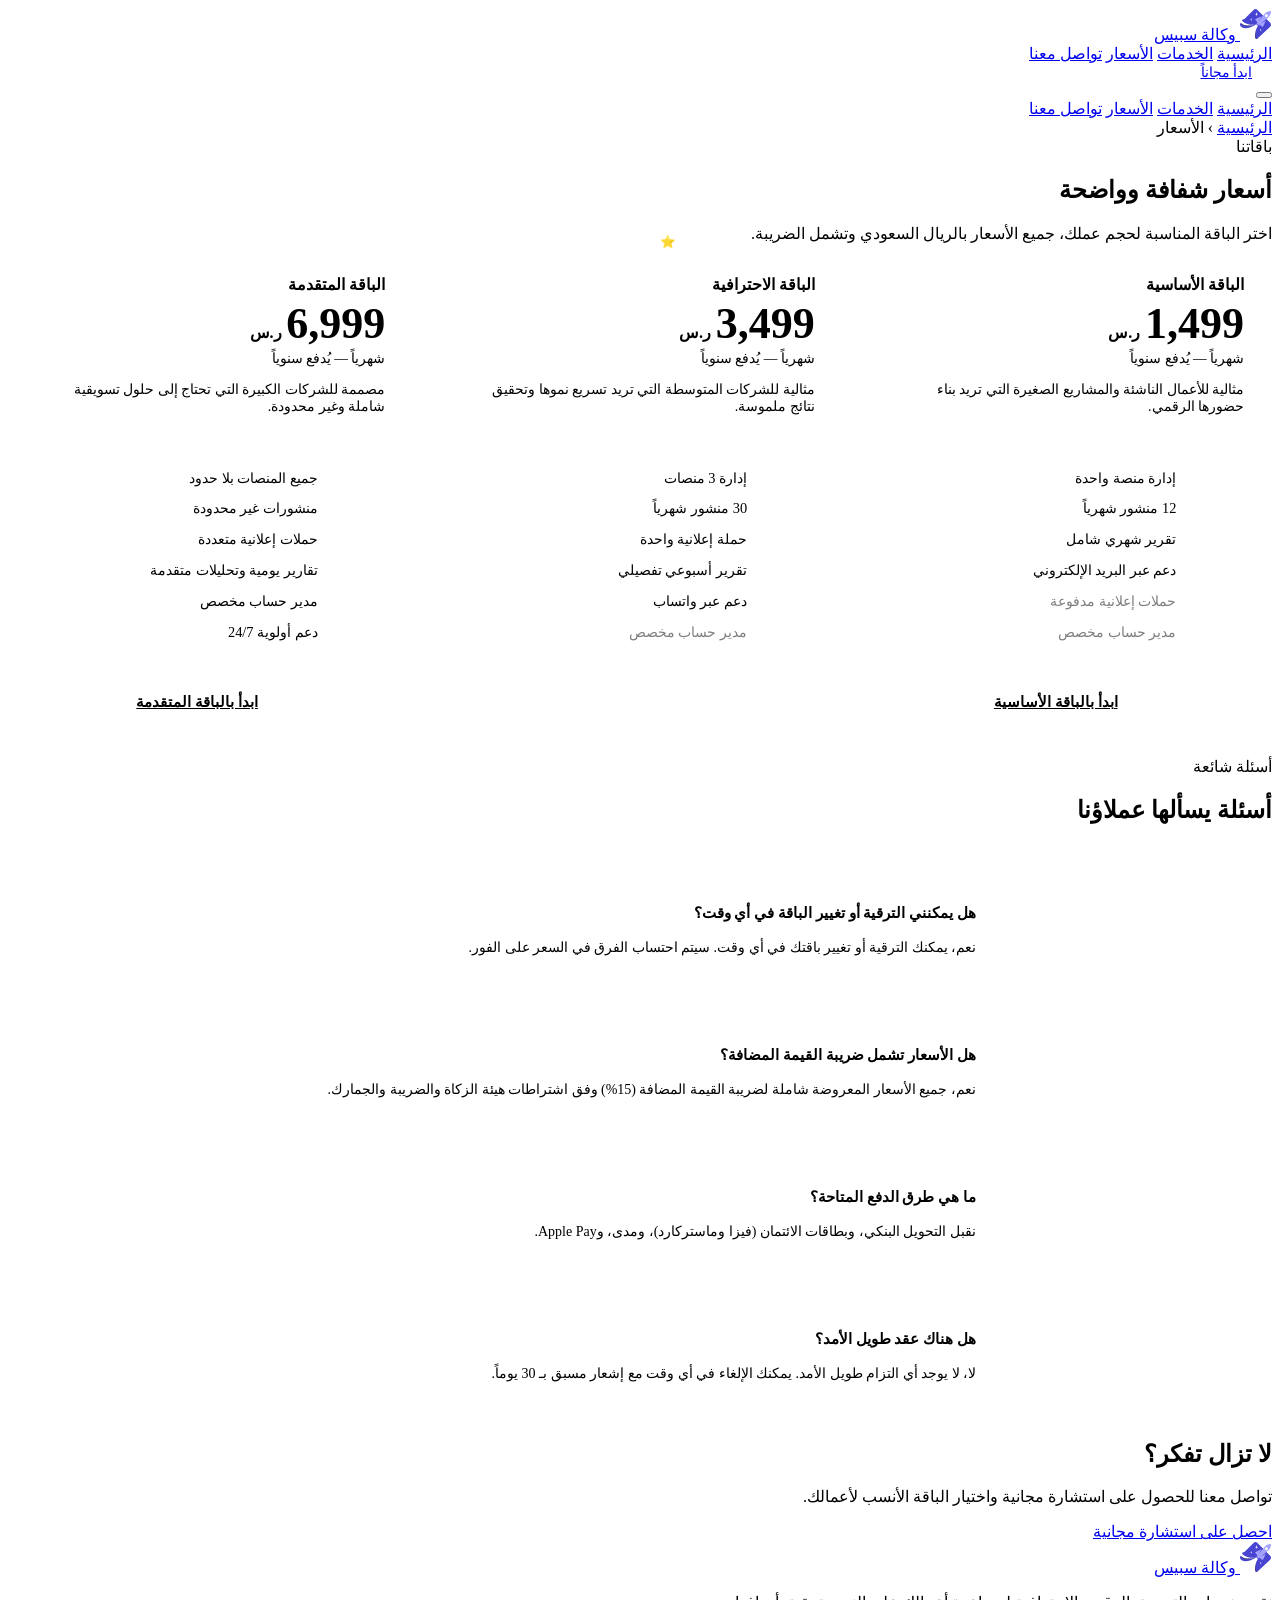
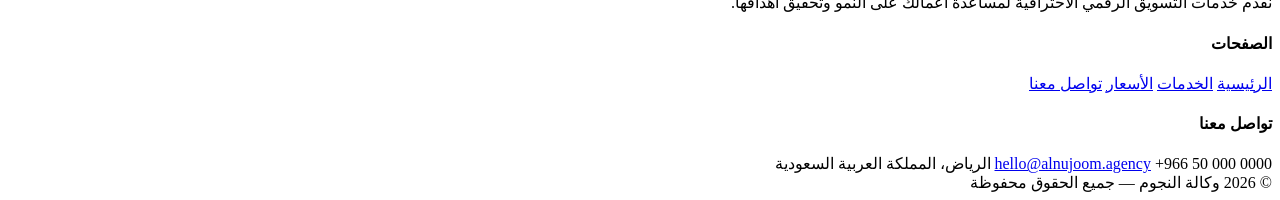
==== pricing.html @ 075b5fa2 "Add files via upload" ====
<!doctype html>
<html lang="ar" dir="rtl">
  <head>
    <meta charset="UTF-8" />
    <meta name="viewport" content="width=device-width, initial-scale=1.0" />
    <title>الأسعار — وكالة سبيس</title>
    <link rel="stylesheet" href="css/style.css" />
    <style>
      /* ===== PRICING PAGE EXTRA STYLES ===== */
      .pricing-grid {
        display: grid;
        grid-template-columns: repeat(3, 1fr);
        gap: 1.5rem;
        align-items: start;
      }

      .pricing-card {
        background: var(--white);
        border: 2px solid var(--border);
        border-radius: 1.25rem;
        padding: 2rem 1.75rem;
        position: relative;
        transition:
          box-shadow 0.2s,
          transform 0.2s;
      }

      .pricing-card:hover {
        box-shadow: 0 8px 28px rgba(59, 60, 201, 0.12);
        transform: translateY(-4px);
      }

      .pricing-card.featured {
        border-color: var(--blue);
        background: linear-gradient(160deg, #fff, var(--blue-light));
      }

      .featured-badge {
        position: absolute;
        top: -14px;
        left: 50%;
        transform: translateX(-50%);
        background: var(--blue);
        color: white;
        font-size: 0.78rem;
        font-weight: 700;
        padding: 0.3rem 1.1rem;
        border-radius: 999px;
        white-space: nowrap;
      }

      .plan-name {
        font-size: 1rem;
        font-weight: 600;
        color: var(--muted);
        margin-bottom: 0.5rem;
      }

      .plan-price {
        display: flex;
        align-items: baseline;
        gap: 0.3rem;
        margin-bottom: 0.25rem;
      }

      .price-amount {
        font-size: 2.75rem;
        font-weight: 700;
        color: var(--text);
        line-height: 1;
      }

      .price-currency {
        font-size: 1rem;
        font-weight: 600;
        color: var(--blue);
      }

      .price-period {
        font-size: 0.85rem;
        color: var(--muted);
      }

      .plan-desc {
        font-size: 0.875rem;
        color: var(--muted);
        margin-bottom: 1.5rem;
        padding-bottom: 1.5rem;
        border-bottom: 1px solid var(--border);
      }

      .plan-features {
        list-style: none;
        margin-bottom: 2rem;
      }

      .plan-features li {
        display: flex;
        align-items: center;
        gap: 0.6rem;
        font-size: 0.9rem;
        padding: 0.4rem 0;
        color: var(--text);
      }

      .plan-features li svg {
        width: 18px;
        height: 18px;
        stroke: var(--blue);
        fill: none;
        stroke-width: 2.5;
        stroke-linecap: round;
        stroke-linejoin: round;
        flex-shrink: 0;
      }

      .plan-features li.unavailable {
        color: var(--muted);
        opacity: 0.5;
      }

      .plan-features li.unavailable svg {
        stroke: var(--muted);
      }

      .plan-btn {
        display: block;
        width: 100%;
        text-align: center;
        padding: 0.85rem;
        border-radius: 999px;
        font-weight: 600;
        font-size: 0.95rem;
        transition: all 0.2s;
      }

      .plan-btn-outline {
        border: 2px solid var(--blue);
        color: var(--blue);
        background: transparent;
      }

      .plan-btn-outline:hover {
        background: var(--blue-light);
      }

      .plan-btn-solid {
        background: var(--blue);
        color: white;
        border: 2px solid var(--blue);
      }

      .plan-btn-solid:hover {
        background: var(--blue-dark);
      }

      .faq-list {
        max-width: 720px;
        margin: 0 auto;
      }

      .faq-item {
        border: 1px solid var(--border);
        border-radius: var(--radius);
        padding: 1.25rem 1.5rem;
        margin-bottom: 0.75rem;
      }

      .faq-item h4 {
        font-size: 0.95rem;
        font-weight: 600;
        margin-bottom: 0.4rem;
      }
      .faq-item p {
        font-size: 0.875rem;
        color: var(--muted);
        line-height: 1.7;
      }

      @media (max-width: 768px) {
        .pricing-grid {
          grid-template-columns: 1fr;
        }
      }
    </style>
  </head>
  <body>
    <!-- ===== NAVBAR ===== -->
    <nav class="navbar">
      <div class="container">
        <a href="index.html" class="logo">
          <img src="favicon.svg" alt="logo" width="32" height="32" />
          <span>وكالة سبيس</span>
        </a>

        <div class="nav-links">
          <a href="index.html">الرئيسية</a>
          <a href="services.html">الخدمات</a>
          <a href="pricing.html" class="active">الأسعار</a>
          <a href="contact.php">تواصل معنا</a>
        </div>

        <div class="nav-actions">
          <a
            href="contact.php"
            class="btn btn-solid"
            style="padding: 0.5rem 1.25rem; font-size: 0.875rem"
            >ابدأ مجاناً</a
          >
        </div>

        <button class="hamburger" id="hamburger">
          <span></span><span></span><span></span>
        </button>
      </div>

      <div class="mobile-menu" id="mobile-menu">
        <a href="index.html">الرئيسية</a>
        <a href="services.html">الخدمات</a>
        <a href="pricing.html">الأسعار</a>
        <a href="contact.php">تواصل معنا</a>
      </div>
    </nav>

    <!-- ===== PAGE HERO ===== -->
    <section class="page-hero">
      <div class="container">
        <div class="breadcrumb">
          <a href="index.html">الرئيسية</a>
          <span class="breadcrumb-sep">›</span>
          <span>الأسعار</span>
        </div>
        <span class="section-label">باقاتنا</span>
        <h1 class="section-title reveal">أسعار <span>شفافة وواضحة</span></h1>
        <p class="section-desc reveal" style="margin: 0 auto">
          اختر الباقة المناسبة لحجم عملك، جميع الأسعار بالريال السعودي وتشمل
          الضريبة.
        </p>
      </div>
    </section>

    <!-- ===== PRICING CARDS ===== -->
    <section class="section">
      <div class="container">
        <div class="pricing-grid">
          <!-- BASIC -->
          <div class="pricing-card reveal">
            <div class="plan-name">الباقة الأساسية</div>
            <div class="plan-price">
              <span class="price-amount">1,499</span>
              <span class="price-currency">ر.س</span>
            </div>
            <div class="price-period">شهرياً — يُدفع سنوياً</div>
            <p class="plan-desc">
              مثالية للأعمال الناشئة والمشاريع الصغيرة التي تريد بناء حضورها
              الرقمي.
            </p>
            <ul class="plan-features">
              <li>
                <svg viewBox="0 0 24 24">
                  <polyline points="20 6 9 17 4 12" />
                </svg>
                إدارة منصة واحدة
              </li>
              <li>
                <svg viewBox="0 0 24 24">
                  <polyline points="20 6 9 17 4 12" />
                </svg>
                12 منشور شهرياً
              </li>
              <li>
                <svg viewBox="0 0 24 24">
                  <polyline points="20 6 9 17 4 12" />
                </svg>
                تقرير شهري شامل
              </li>
              <li>
                <svg viewBox="0 0 24 24">
                  <polyline points="20 6 9 17 4 12" />
                </svg>
                دعم عبر البريد الإلكتروني
              </li>
              <li class="unavailable">
                <svg viewBox="0 0 24 24">
                  <line x1="18" y1="6" x2="6" y2="18" />
                  <line x1="6" y1="6" x2="18" y2="18" />
                </svg>
                حملات إعلانية مدفوعة
              </li>
              <li class="unavailable">
                <svg viewBox="0 0 24 24">
                  <line x1="18" y1="6" x2="6" y2="18" />
                  <line x1="6" y1="6" x2="18" y2="18" />
                </svg>
                مدير حساب مخصص
              </li>
            </ul>
            <a href="contact.php" class="plan-btn plan-btn-outline"
              >ابدأ بالباقة الأساسية</a
            >
          </div>

          <!-- PRO (FEATURED) -->
          <div class="pricing-card featured reveal">
            <div class="featured-badge">⭐ الأكثر طلباً</div>
            <div class="plan-name">الباقة الاحترافية</div>
            <div class="plan-price">
              <span class="price-amount">3,499</span>
              <span class="price-currency">ر.س</span>
            </div>
            <div class="price-period">شهرياً — يُدفع سنوياً</div>
            <p class="plan-desc">
              مثالية للشركات المتوسطة التي تريد تسريع نموها وتحقيق نتائج ملموسة.
            </p>
            <ul class="plan-features">
              <li>
                <svg viewBox="0 0 24 24">
                  <polyline points="20 6 9 17 4 12" />
                </svg>
                إدارة 3 منصات
              </li>
              <li>
                <svg viewBox="0 0 24 24">
                  <polyline points="20 6 9 17 4 12" />
                </svg>
                30 منشور شهرياً
              </li>
              <li>
                <svg viewBox="0 0 24 24">
                  <polyline points="20 6 9 17 4 12" />
                </svg>
                حملة إعلانية واحدة
              </li>
              <li>
                <svg viewBox="0 0 24 24">
                  <polyline points="20 6 9 17 4 12" />
                </svg>
                تقرير أسبوعي تفصيلي
              </li>
              <li>
                <svg viewBox="0 0 24 24">
                  <polyline points="20 6 9 17 4 12" />
                </svg>
                دعم عبر واتساب
              </li>
              <li class="unavailable">
                <svg viewBox="0 0 24 24">
                  <line x1="18" y1="6" x2="6" y2="18" />
                  <line x1="6" y1="6" x2="18" y2="18" />
                </svg>
                مدير حساب مخصص
              </li>
            </ul>
            <a href="contact.php" class="plan-btn plan-btn-solid"
              >ابدأ بالباقة الاحترافية</a
            >
          </div>

          <!-- ENTERPRISE -->
          <div class="pricing-card reveal">
            <div class="plan-name">الباقة المتقدمة</div>
            <div class="plan-price">
              <span class="price-amount">6,999</span>
              <span class="price-currency">ر.س</span>
            </div>
            <div class="price-period">شهرياً — يُدفع سنوياً</div>
            <p class="plan-desc">
              مصممة للشركات الكبيرة التي تحتاج إلى حلول تسويقية شاملة وغير
              محدودة.
            </p>
            <ul class="plan-features">
              <li>
                <svg viewBox="0 0 24 24">
                  <polyline points="20 6 9 17 4 12" />
                </svg>
                جميع المنصات بلا حدود
              </li>
              <li>
                <svg viewBox="0 0 24 24">
                  <polyline points="20 6 9 17 4 12" />
                </svg>
                منشورات غير محدودة
              </li>
              <li>
                <svg viewBox="0 0 24 24">
                  <polyline points="20 6 9 17 4 12" />
                </svg>
                حملات إعلانية متعددة
              </li>
              <li>
                <svg viewBox="0 0 24 24">
                  <polyline points="20 6 9 17 4 12" />
                </svg>
                تقارير يومية وتحليلات متقدمة
              </li>
              <li>
                <svg viewBox="0 0 24 24">
                  <polyline points="20 6 9 17 4 12" />
                </svg>
                مدير حساب مخصص
              </li>
              <li>
                <svg viewBox="0 0 24 24">
                  <polyline points="20 6 9 17 4 12" />
                </svg>
                دعم أولوية 24/7
              </li>
            </ul>
            <a href="contact.php" class="plan-btn plan-btn-outline"
              >ابدأ بالباقة المتقدمة</a
            >
          </div>
        </div>
      </div>
    </section>

    <!-- ===== FAQ ===== -->
    <section class="section" style="background: var(--bg-light)">
      <div class="container">
        <div class="center" style="margin-bottom: 2.5rem">
          <span class="section-label">أسئلة شائعة</span>
          <h2 class="section-title reveal">
            أسئلة <span>يسألها عملاؤنا</span>
          </h2>
        </div>

        <div class="faq-list">
          <div class="faq-item reveal">
            <h4>هل يمكنني الترقية أو تغيير الباقة في أي وقت؟</h4>
            <p>
              نعم، يمكنك الترقية أو تغيير باقتك في أي وقت. سيتم احتساب الفرق في
              السعر على الفور.
            </p>
          </div>
          <div class="faq-item reveal">
            <h4>هل الأسعار تشمل ضريبة القيمة المضافة؟</h4>
            <p>
              نعم، جميع الأسعار المعروضة شاملة لضريبة القيمة المضافة (15%) وفق
              اشتراطات هيئة الزكاة والضريبة والجمارك.
            </p>
          </div>
          <div class="faq-item reveal">
            <h4>ما هي طرق الدفع المتاحة؟</h4>
            <p>
              نقبل التحويل البنكي، وبطاقات الائتمان (فيزا وماستركارد)، ومدى،
              وApple Pay.
            </p>
          </div>
          <div class="faq-item reveal">
            <h4>هل هناك عقد طويل الأمد؟</h4>
            <p>
              لا، لا يوجد أي التزام طويل الأمد. يمكنك الإلغاء في أي وقت مع إشعار
              مسبق بـ 30 يوماً.
            </p>
          </div>
        </div>
      </div>
    </section>

    <!-- ===== CTA ===== -->
    <section class="section">
      <div class="container">
        <div class="cta-banner reveal">
          <h2>لا تزال تفكر؟</h2>
          <p>
            تواصل معنا للحصول على استشارة مجانية واختيار الباقة الأنسب لأعمالك.
          </p>
          <a href="contact.php" class="btn">احصل على استشارة مجانية</a>
        </div>
      </div>
    </section>

    <!-- ===== FOOTER ===== -->
    <footer class="footer">
      <div class="container">
        <div class="footer-grid">
          <div>
            <a href="index.html" class="logo">
              <img src="favicon.svg" alt="logo" width="32" height="32" />
              <span>وكالة سبيس</span>
            </a>
            <p class="footer-desc">
              نقدم خدمات التسويق الرقمي الاحترافية لمساعدة أعمالك على النمو
              وتحقيق أهدافها.
            </p>
          </div>
          <div class="footer-col">
            <h4>الصفحات</h4>
            <a href="index.html">الرئيسية</a>
            <a href="services.html">الخدمات</a>
            <a href="pricing.html">الأسعار</a>
            <a href="contact.php">تواصل معنا</a>
          </div>
          <div class="footer-col">
            <h4>تواصل معنا</h4>
            <a href="mailto:hello@alnujoom.agency">hello@alnujoom.agency</a>
            <span>+966 50 000 0000</span>
            <span>الرياض، المملكة العربية السعودية</span>
          </div>
        </div>
        <div class="footer-bottom">
          © 2026 وكالة النجوم — جميع الحقوق محفوظة
        </div>
      </div>
    </footer>

    <script src="js/script.js"></script>
  </body>
</html>
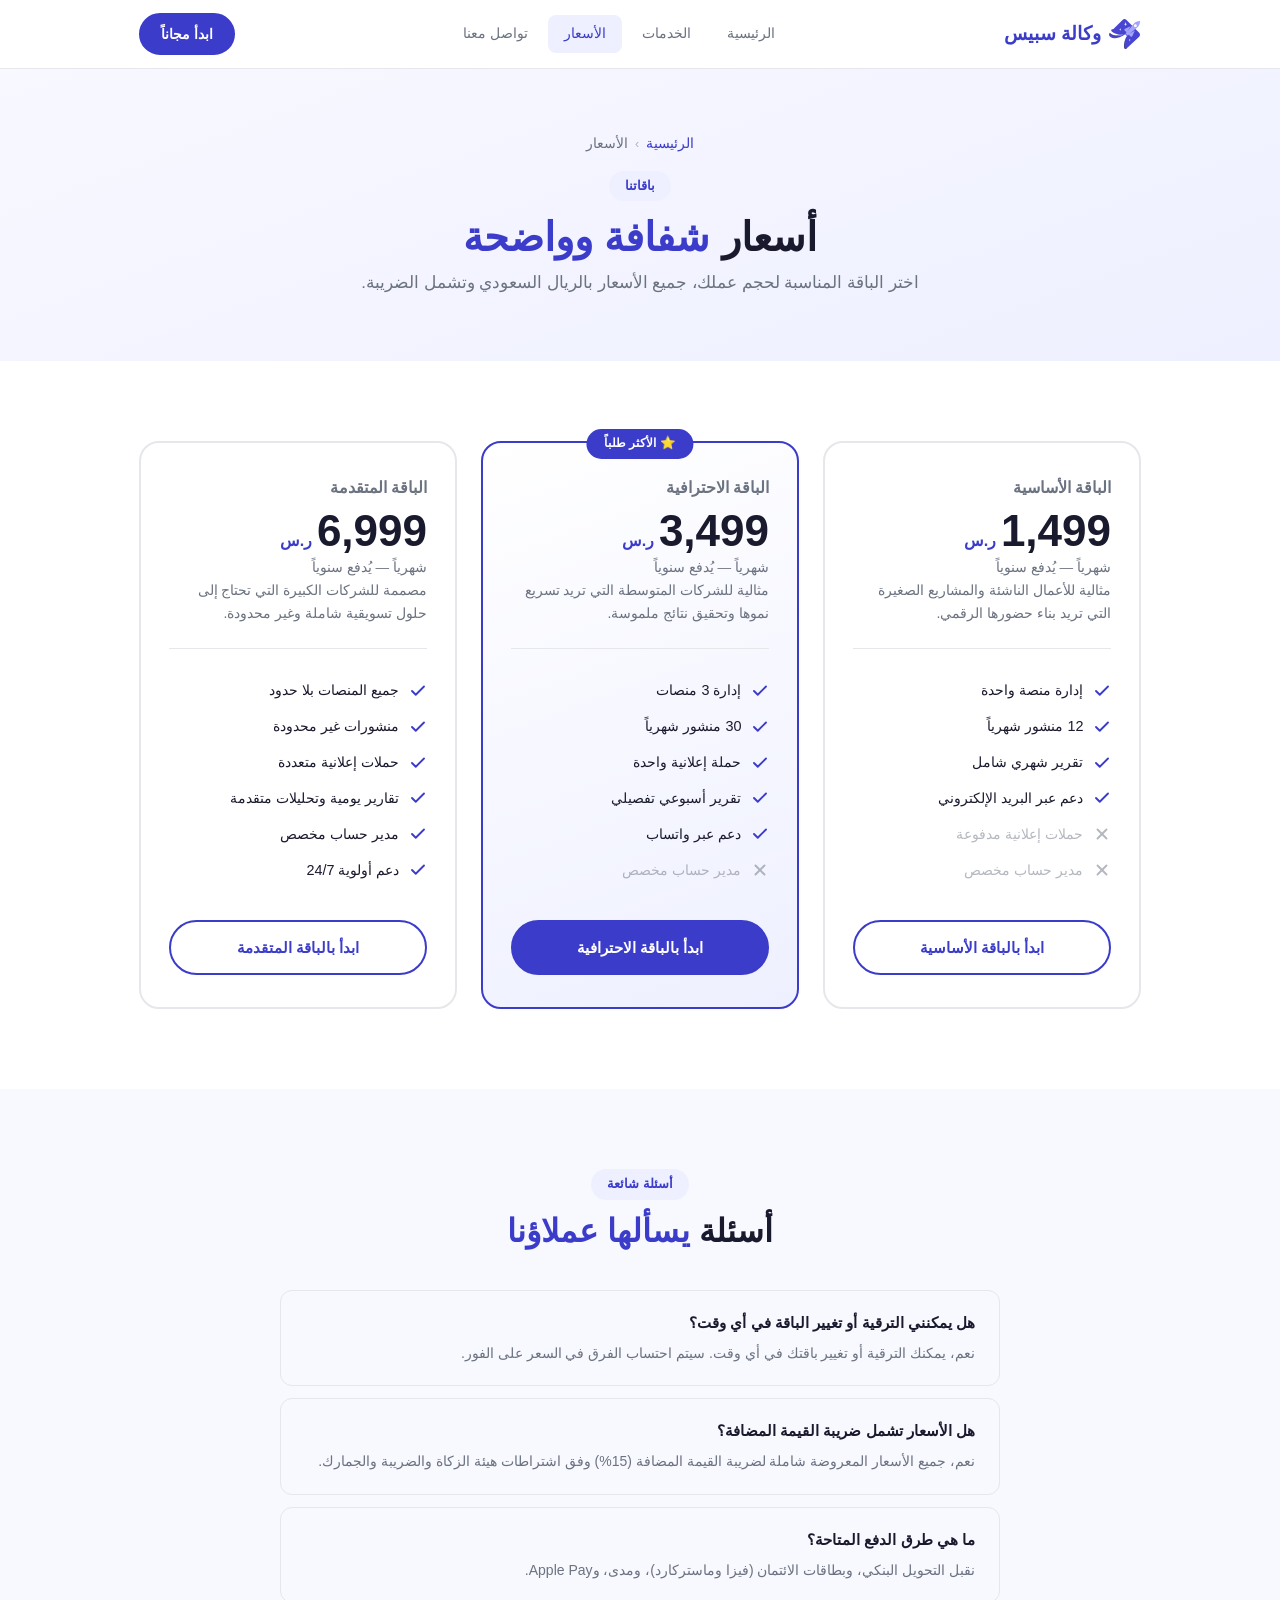
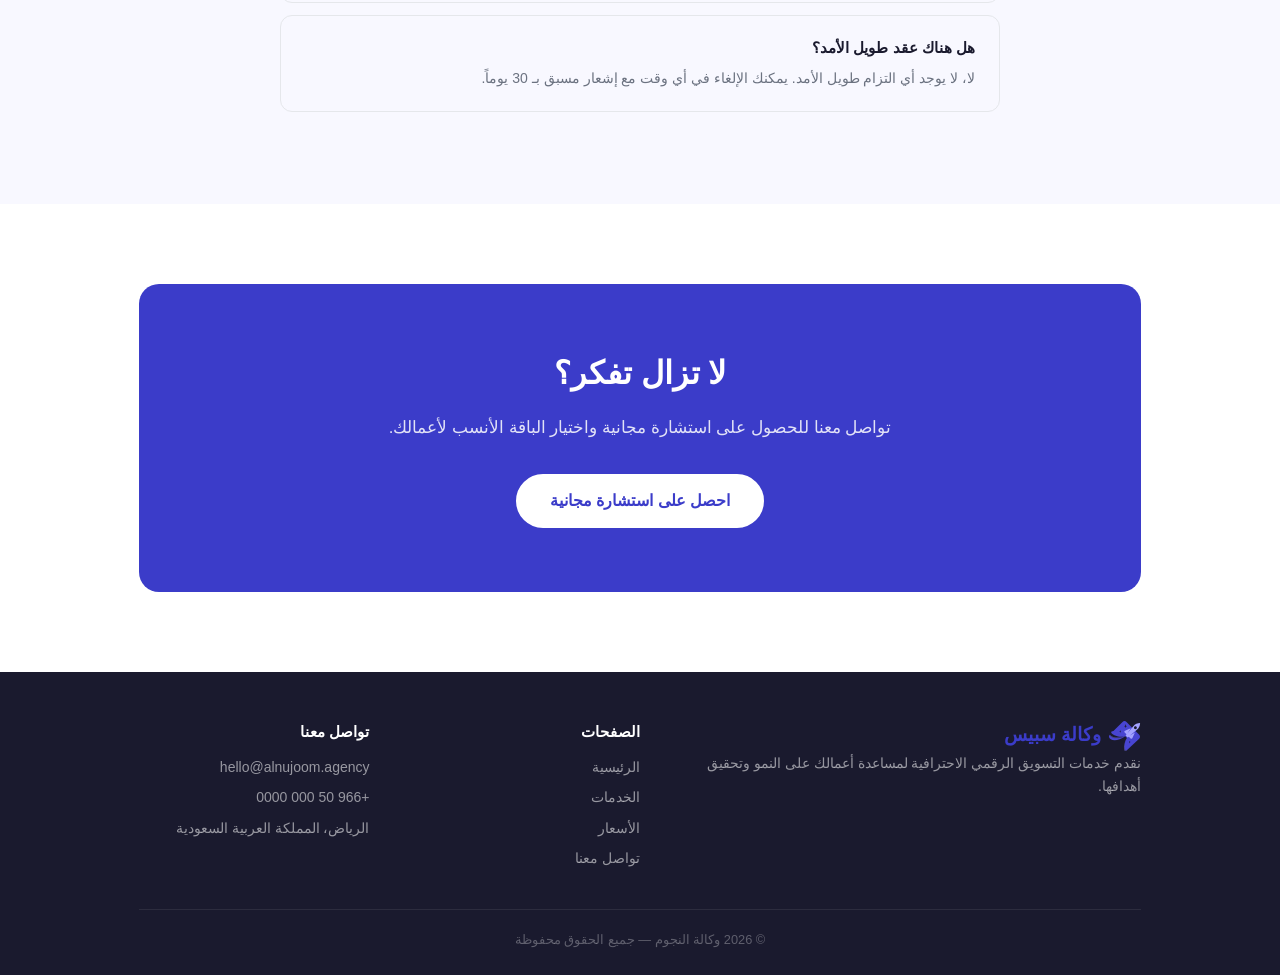
==== commit 3ac34c63: "Fix stylesheet link in pricing.html" ====
--- a/pricing.html
+++ b/pricing.html
@@ -4,7 +4,7 @@
     <meta charset="UTF-8" />
     <meta name="viewport" content="width=device-width, initial-scale=1.0" />
     <title>الأسعار — وكالة سبيس</title>
-    <link rel="stylesheet" href="css/style.css" />
+    <link rel="stylesheet" href="style.css" />
     <style>
       /* ===== PRICING PAGE EXTRA STYLES ===== */
       .pricing-grid {
--- a/style.css
+++ b/style.css
@@ -0,0 +1,602 @@
+/* =============================================
+   style.css — وكالة سبيس
+   All page styles in one file
+   ============================================= */
+
+/* ----- GOOGLE FONT ----- */
+@import url('https://fonts.googleapis.com/css2?family=IBM+Plex+Sans+Arabic:wght@400;600;700&display=swap');
+
+/* ----- VARIABLES ----- */
+:root {
+  --blue: #3b3cc9;
+  --blue-light: #eef0ff;
+  --blue-dark: #2a2b9e;
+  --text: #1a1a2e;
+  --muted: #6b7280;
+  --border: #e5e7eb;
+  --bg-light: #f8f8ff;
+  --white: #ffffff;
+  --radius: 0.75rem;
+}
+
+/* ----- RESET ----- */
+*,
+*::before,
+*::after {
+  box-sizing: border-box;
+  margin: 0;
+  padding: 0;
+}
+html {
+  scroll-behavior: smooth;
+  direction: rtl;
+}
+body {
+  font-family: 'IBM Plex Sans Arabic', Arial, sans-serif;
+  color: var(--text);
+  background: var(--white);
+  line-height: 1.6;
+}
+a {
+  text-decoration: none;
+  color: inherit;
+}
+ul {
+  list-style: none;
+}
+img {
+  max-width: 100%;
+  display: block;
+}
+
+/* ----- LAYOUT ----- */
+.container {
+  max-width: 1050px;
+  margin: 0 auto;
+  padding: 0 1.5rem;
+}
+.section {
+  padding: 5rem 0;
+}
+.section-sm {
+  padding: 3rem 0;
+}
+
+/* ----- SECTION HEADING ----- */
+.section-label {
+  display: inline-block;
+  background: var(--blue-light);
+  color: var(--blue);
+  font-size: 0.8rem;
+  font-weight: 600;
+  padding: 0.3rem 1rem;
+  border-radius: 999px;
+  margin-bottom: 0.75rem;
+}
+
+.section-title {
+  font-size: 2rem;
+  font-weight: 700;
+  margin-bottom: 0.6rem;
+  line-height: 1.2;
+}
+
+.section-title span {
+  color: var(--blue);
+}
+
+.section-desc {
+  color: var(--muted);
+  font-size: 1.05rem;
+  max-width: 560px;
+}
+
+.center {
+  text-align: center;
+}
+.center .section-desc {
+  margin: 0 auto;
+}
+
+/* ----- BUTTON ----- */
+.btn {
+  display: inline-block;
+  padding: 0.75rem 2rem;
+  border-radius: 999px;
+  font-weight: 600;
+  font-size: 1rem;
+  border: 2px solid var(--blue);
+  transition: all 0.2s;
+  cursor: pointer;
+  font-family: inherit;
+}
+
+.btn-solid {
+  background: var(--blue);
+  color: var(--white);
+}
+.btn-solid:hover {
+  background: var(--blue-dark);
+  transform: translateY(-2px);
+}
+
+.btn-outline {
+  background: transparent;
+  color: var(--blue);
+}
+.btn-outline:hover {
+  background: var(--blue-light);
+}
+
+.btn-lg {
+  padding: 1rem 2.5rem;
+  font-size: 1.1rem;
+}
+
+/* ----- NAVBAR ----- */
+.navbar {
+  position: sticky;
+  top: 0;
+  z-index: 100;
+  background: rgba(255, 255, 255, 0.9);
+  backdrop-filter: blur(12px);
+  border-bottom: 1px solid var(--border);
+}
+
+.navbar .container {
+  display: flex;
+  align-items: center;
+  justify-content: space-between;
+  height: 68px;
+}
+
+.logo {
+  font-size: 1.2rem;
+  font-weight: 700;
+  color: var(--blue);
+  display: flex;
+  align-items: center;
+  gap: 0.5rem;
+}
+
+.nav-links {
+  display: flex;
+  align-items: center;
+  gap: 0.25rem;
+}
+.nav-links a {
+  padding: 0.45rem 1rem;
+  border-radius: 0.5rem;
+  font-size: 0.9rem;
+  font-weight: 500;
+  color: var(--muted);
+  transition: 0.2s;
+}
+.nav-links a:hover,
+.nav-links a.active {
+  color: var(--blue);
+  background: var(--blue-light);
+}
+
+.nav-actions {
+  display: flex;
+  gap: 0.75rem;
+}
+
+/* Mobile hamburger */
+.hamburger {
+  display: none;
+  flex-direction: column;
+  gap: 5px;
+  background: none;
+  border: none;
+  cursor: pointer;
+  padding: 4px;
+}
+.hamburger span {
+  display: block;
+  width: 24px;
+  height: 2px;
+  background: var(--text);
+  border-radius: 2px;
+  transition: 0.3s;
+}
+
+/* Mobile menu */
+.mobile-menu {
+  display: none;
+  flex-direction: column;
+  gap: 0.4rem;
+  padding: 1rem 1.5rem 1.5rem;
+  border-top: 1px solid var(--border);
+}
+.mobile-menu.open {
+  display: flex;
+}
+.mobile-menu a {
+  padding: 0.7rem 1rem;
+  font-size: 1rem;
+  color: var(--muted);
+  border-radius: 0.5rem;
+}
+.mobile-menu a:hover {
+  background: var(--blue-light);
+  color: var(--blue);
+}
+
+/* ----- BREADCRUMBS ----- */
+.breadcrumb {
+  display: flex;
+  align-items: center;
+  gap: 0.4rem;
+  font-size: 0.85rem;
+  margin-bottom: 1rem;
+  justify-content: center;
+}
+.breadcrumb a {
+  color: var(--blue);
+  font-weight: 500;
+}
+.breadcrumb a:hover {
+  text-decoration: underline;
+}
+.breadcrumb span {
+  color: var(--muted);
+}
+.breadcrumb-sep {
+  color: var(--muted);
+  opacity: 0.5;
+  font-size: 0.8rem;
+}
+
+/* ----- PAGE HERO (inner pages) ----- */
+.page-hero {
+  background: linear-gradient(160deg, var(--bg-light), var(--blue-light));
+  padding: 4rem 0;
+  text-align: center;
+}
+
+.page-hero .section-title {
+  font-size: 2.5rem;
+}
+
+/* ----- HERO (home page) ----- */
+.hero {
+  background: linear-gradient(160deg, var(--bg-light), var(--blue-light));
+  padding: 6rem 0 5rem;
+  text-align: center;
+}
+
+.hero-title {
+  font-size: 3.25rem;
+  font-weight: 700;
+  line-height: 1.15;
+  margin-bottom: 1.25rem;
+}
+.hero-title span {
+  color: var(--blue);
+}
+.hero-desc {
+  font-size: 1.15rem;
+  color: var(--muted);
+  max-width: 520px;
+  margin: 0 auto 2.5rem;
+}
+.hero-btns {
+  display: flex;
+  justify-content: center;
+  gap: 1rem;
+  flex-wrap: wrap;
+}
+
+/* ----- STATS ----- */
+.stats-grid {
+  display: grid;
+  grid-template-columns: repeat(4, 1fr);
+  gap: 1.25rem;
+}
+
+.stat-box {
+  text-align: center;
+  padding: 2rem 1rem;
+  border: 1px solid var(--border);
+  border-radius: var(--radius);
+  background: var(--white);
+}
+
+.stat-number {
+  font-size: 2.25rem;
+  font-weight: 700;
+  color: var(--blue);
+  display: block;
+}
+.stat-label {
+  font-size: 0.875rem;
+  color: var(--muted);
+}
+
+/* ----- CARDS GRID ----- */
+.cards-grid {
+  display: grid;
+  grid-template-columns: repeat(3, 1fr);
+  gap: 1.5rem;
+}
+
+.card {
+  background: var(--white);
+  border: 1px solid var(--border);
+  border-radius: var(--radius);
+  padding: 1.75rem;
+  transition:
+    box-shadow 0.2s,
+    transform 0.2s;
+}
+
+.card:hover {
+  box-shadow: 0 6px 20px rgba(59, 60, 201, 0.1);
+  transform: translateY(-4px);
+}
+
+.card-icon {
+  width: 50px;
+  height: 50px;
+  background: var(--blue-light);
+  border-radius: 0.75rem;
+  display: flex;
+  align-items: center;
+  justify-content: center;
+  margin-bottom: 1rem;
+}
+
+.card-icon svg {
+  width: 24px;
+  height: 24px;
+  stroke: var(--blue);
+  fill: none;
+  stroke-width: 1.75;
+  stroke-linecap: round;
+  stroke-linejoin: round;
+}
+.card h3 {
+  font-size: 1rem;
+  font-weight: 600;
+  margin-bottom: 0.4rem;
+}
+.card p {
+  font-size: 0.875rem;
+  color: var(--muted);
+  line-height: 1.6;
+}
+
+/* ----- CTA BANNER ----- */
+.cta-banner {
+  background: var(--blue);
+  border-radius: 1.25rem;
+  padding: 4rem 2rem;
+  text-align: center;
+  color: var(--white);
+}
+
+.cta-banner h2 {
+  font-size: 2rem;
+  font-weight: 700;
+  margin-bottom: 1rem;
+}
+.cta-banner p {
+  opacity: 0.85;
+  font-size: 1.05rem;
+  margin-bottom: 2rem;
+}
+.cta-banner .btn {
+  background: white;
+  color: var(--blue);
+  border-color: white;
+}
+.cta-banner .btn:hover {
+  background: var(--blue-light);
+}
+
+/* ----- CONTACT FORM ----- */
+.contact-grid {
+  display: grid;
+  grid-template-columns: 1fr 1.5fr;
+  gap: 3rem;
+  align-items: start;
+}
+
+.contact-info h2 {
+  font-size: 1.5rem;
+  font-weight: 700;
+  margin-bottom: 0.75rem;
+}
+.contact-info p {
+  color: var(--muted);
+  margin-bottom: 1.5rem;
+}
+
+.contact-detail {
+  display: flex;
+  align-items: center;
+  gap: 0.75rem;
+  margin-bottom: 1rem;
+  font-size: 0.9rem;
+}
+.contact-detail svg {
+  width: 20px;
+  height: 20px;
+  stroke: var(--blue);
+  fill: none;
+  stroke-width: 1.75;
+  stroke-linecap: round;
+  stroke-linejoin: round;
+  flex-shrink: 0;
+}
+
+.form-box {
+  background: var(--white);
+  border: 1px solid var(--border);
+  border-radius: 1rem;
+  padding: 2rem;
+}
+.form-box h3 {
+  font-size: 1.2rem;
+  font-weight: 700;
+  margin-bottom: 0.25rem;
+}
+.form-box .sub {
+  font-size: 0.875rem;
+  color: var(--muted);
+  margin-bottom: 1.5rem;
+}
+
+.form-row {
+  display: grid;
+  grid-template-columns: 1fr 1fr;
+  gap: 1rem;
+  margin-bottom: 1rem;
+}
+.form-group {
+  margin-bottom: 1rem;
+}
+
+label {
+  display: block;
+  font-size: 0.875rem;
+  font-weight: 600;
+  margin-bottom: 0.35rem;
+}
+
+input[type='text'],
+input[type='email'],
+input[type='tel'],
+select,
+textarea {
+  width: 100%;
+  padding: 0.7rem 1rem;
+  border: 1.5px solid var(--border);
+  border-radius: 0.6rem;
+  font-family: inherit;
+  font-size: 0.95rem;
+  color: var(--text);
+  direction: rtl;
+  transition: border-color 0.2s;
+}
+
+input:focus,
+select:focus,
+textarea:focus {
+  outline: none;
+  border-color: var(--blue);
+}
+textarea {
+  min-height: 120px;
+  resize: vertical;
+}
+
+/* ----- ALERTS ----- */
+.alert {
+  padding: 0.8rem 1.1rem;
+  border-radius: 0.6rem;
+  font-size: 0.9rem;
+  margin-bottom: 1rem;
+}
+.alert-success {
+  background: #d1fae5;
+  color: #065f46;
+  border: 1px solid #6ee7b7;
+}
+.alert-error {
+  background: #fee2e2;
+  color: #991b1b;
+  border: 1px solid #fca5a5;
+}
+
+/* ----- FOOTER ----- */
+.footer {
+  background: #1a1a2e;
+  color: rgba(255, 255, 255, 0.55);
+  padding: 3rem 0 1.5rem;
+}
+
+.footer-grid {
+  display: grid;
+  grid-template-columns: 2fr 1fr 1fr;
+  gap: 2.5rem;
+  margin-bottom: 2rem;
+}
+
+.footer-logo {
+  font-size: 1.15rem;
+  font-weight: 700;
+  color: white;
+  display: flex;
+  align-items: center;
+  gap: 0.5rem;
+  margin-bottom: 0.75rem;
+}
+.footer-desc {
+  font-size: 0.875rem;
+  line-height: 1.7;
+}
+
+.footer-col h4 {
+  color: white;
+  font-size: 0.95rem;
+  font-weight: 600;
+  margin-bottom: 0.75rem;
+}
+.footer-col a,
+.footer-col span {
+  display: block;
+  font-size: 0.875rem;
+  color: rgba(255, 255, 255, 0.55);
+  margin-bottom: 0.5rem;
+  transition: color 0.2s;
+}
+.footer-col a:hover {
+  color: white;
+}
+
+.footer-bottom {
+  border-top: 1px solid rgba(255, 255, 255, 0.08);
+  padding-top: 1.25rem;
+  text-align: center;
+  font-size: 0.8rem;
+  color: rgba(255, 255, 255, 0.3);
+}
+
+/* ----- RESPONSIVE ----- */
+@media (max-width: 768px) {
+  .hero-title {
+    font-size: 2rem;
+  }
+  .stats-grid {
+    grid-template-columns: repeat(2, 1fr);
+  }
+  .cards-grid {
+    grid-template-columns: 1fr;
+  }
+  .contact-grid {
+    grid-template-columns: 1fr;
+  }
+  .footer-grid {
+    grid-template-columns: 1fr;
+    gap: 1.5rem;
+  }
+  .form-row {
+    grid-template-columns: 1fr;
+  }
+  .section {
+    padding: 3rem 0;
+  }
+  .section-title {
+    font-size: 1.7rem;
+  }
+  .nav-links,
+  .nav-actions {
+    display: none;
+  }
+  .hamburger {
+    display: flex;
+  }
+}
